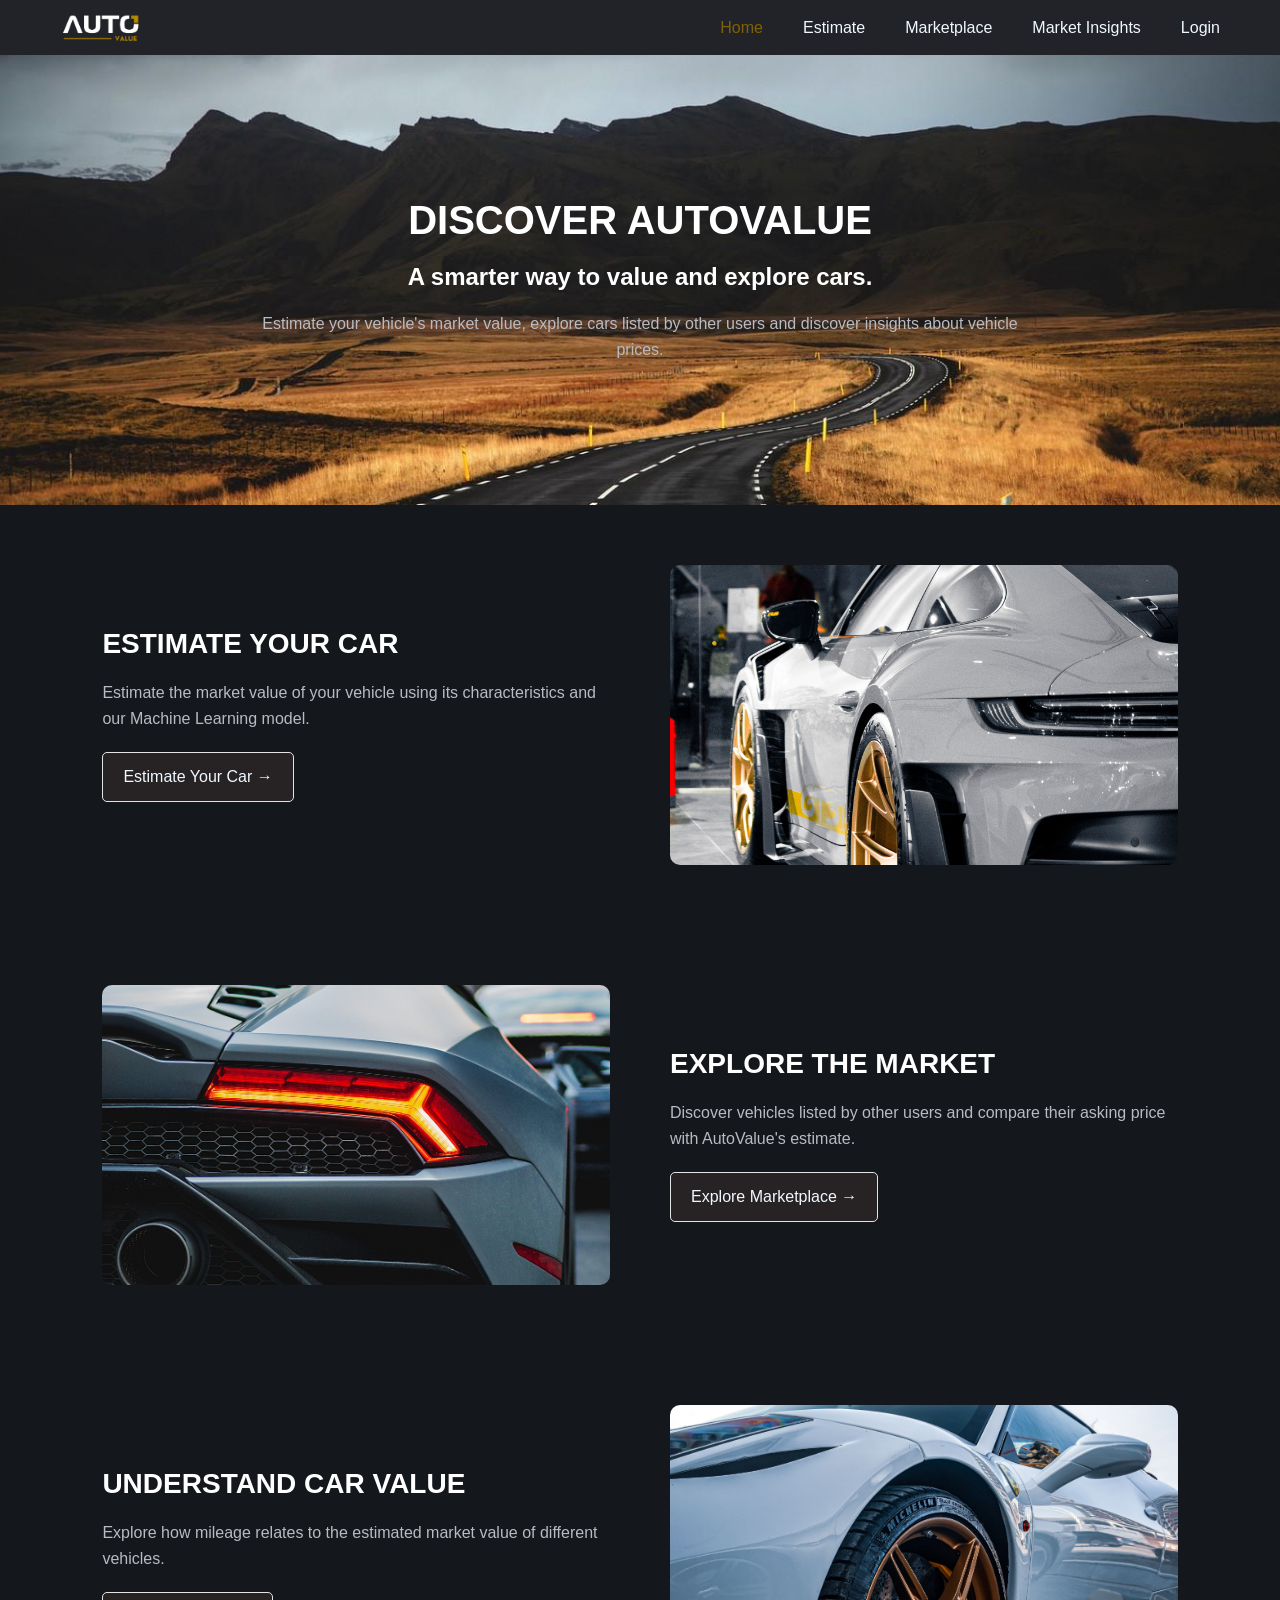
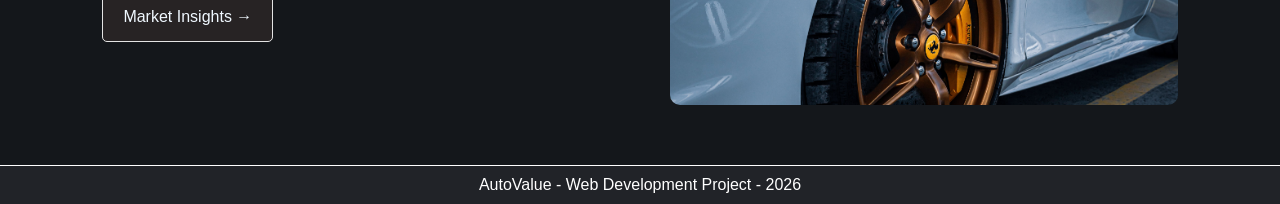
==== index.html @ 18715fe0 "Adicionar página inicial do AutoValue" ====
<!doctype html>
<html lang="en">
  <head>
    <meta charset="UTF-8" />
    <meta name="viewport" content="width=device-width, initial-scale=1.0" />
    <title>AutoValue | Car Price Prediction</title>
    <link rel="stylesheet" href="css/style.css" />
    <link rel="stylesheet" href="css/home.css" />
  </head>

  <body>
    <header>
      <nav>
        <a href="index.html" class="logo">
          <img src="images/logo.png" alt="AutoValue" />
        </a>

        <button
          class="menu-toggle"
          type="button"
          aria-label="Open menu"
          aria-expanded="false"
          aria-controls="navlinks"
        >
          ☰
        </button>

        <div class="navlinks" id="navlinks">
          <a href="index.html" class="active">Home</a>
          <a href="estimate.html">Estimate</a>
          <a href="marketplace.html">Marketplace</a>
          <a href="market-insights.html">Market Insights</a>
          <a href="login.html">Login</a>
        </div>
      </nav>
    </header>

    <main class="home-main">
      <section class="hero">
        <div class="hero-content">
          <h1>DISCOVER AUTOVALUE</h1>
          <h2>A smarter way to value and explore cars.</h2>
          <p>
            Estimate your vehicle's market value, explore cars listed by other
            users and discover insights about vehicle prices.
          </p>
        </div>
      </section>

      <section class="feature">
        <div class="feature-content">
          <h2>ESTIMATE YOUR CAR</h2>
          <p>
            Estimate the market value of your vehicle using its characteristics
            and our Machine Learning model.
          </p>
          <a href="estimate.html" class="cta">Estimate Your Car →</a>
        </div>

        <div class="feature-image">
          <img src="images/card-9.jpg" alt="Car valuation" />
        </div>
      </section>

      <section class="feature reverse">
        <div class="feature-content">
          <h2>EXPLORE THE MARKET</h2>
          <p>
            Discover vehicles listed by other users and compare their asking
            price with AutoValue's estimate.
          </p>
          <a href="marketplace.html" class="cta">Explore Marketplace →</a>
        </div>

        <div class="feature-image">
          <img src="images/card-8.jpg" alt="Used cars marketplace" />
        </div>
      </section>

      <section class="feature">
        <div class="feature-content">
          <h2>UNDERSTAND CAR VALUE</h2>
          <p>
            Explore how mileage relates to the estimated market value of
            different vehicles.
          </p>
          <a href="market-insights.html" class="cta">Market Insights →</a>
        </div>

        <div class="feature-image">
          <img src="images/card-7.jpg" alt="Vehicle market insights" />
        </div>
      </section>
    </main>

    <footer>
      <p>AutoValue - Web Development Project - 2026</p>
    </footer>
  </body>
</html>
---- css/style.css ----
/* GENERAL */

* {
  box-sizing: border-box;
}

body {
  min-height: 100vh;
  display: flex;
  flex-direction: column;
  background-color: #111318ed;
  font-family: Arial, sans-serif;
  margin: 0;
}

main {
  flex: 1;
}

/* NAVBAR */

nav {
  display: flex;
  justify-content: space-between;
  align-items: center;
  padding-left: 50px;
  padding-right: 50px;
}

.navlinks {
  display: flex;
  column-gap: 20px;
}

.navlinks .active {
  color: #7f6201;
}

nav a {
  text-decoration: none;
  color: aliceblue;
  padding: 10px;
  border-radius: 5px;
  transition: background-color 0.3s;
}

nav a:hover {
  background-color: #444444;
}

.logo img {
  height: 35px;
  width: auto;
  display: block;
}

/* BUTTONS */

.cta {
  text-decoration: none;
  color: aliceblue;
  padding: 15px 20px;
  border: 1px solid #e4e4e4;
  background-color: #4939365b;
  transition: background-color 0.3s;
  border-radius: 5px;
}

.cta:hover {
  background-color: #444444;
}

/* FOOTER */

footer {
  text-align: center;
  border-top: 1px solid white;
  padding: 10px;
  color: white;
}

footer p {
  margin: 0;
}

/* HAMBURGER MENU */

.menu-toggle {
  display: none;
  background: none;
  border: none;
  color: white;
  font-size: 28px;
  cursor: pointer;
}

/* RESPONSIVE NAVBAR */

@media (max-width: 768px) {
  nav {
    padding: 15px 20px;
    position: relative;
  }

  .menu-toggle {
    display: block;
  }

  .navlinks {
    display: none;
    position: absolute;
    top: 100%;
    left: 0;
    right: 0;

    flex-direction: column;
    gap: 10px;
    padding: 20px;

    background-color: #111318;
    z-index: 100;
  }

  .navlinks.open {
    display: flex;
  }
}
---- css/home.css ----
.home-main {
  background-color: #14171b;
  background-size: cover;
}

.hero {
  display: flex;
  justify-content: center;
  align-items: center;

  min-height: 450px;
  padding: 80px 20px;

  background-image: url("../images/hero-6.jpg");
  background-size: cover;
  background-position: center;
  background-repeat: no-repeat;
}

.hero-content {
  display: flex;
  flex-direction: column;
  align-items: center;
  text-align: center;
  gap: 20px;
  color: white;
  max-width: 800px;
}

.hero-content h1 {
  font-size: 40px;
  margin: 0;
}

.hero-content h2 {
  font-size: 24px;
  margin: 0;
}

.hero-content p {
  color: #b8bbc2;
  line-height: 1.6;
  margin: 0;
}

.feature {
  display: flex;
  align-items: center;
  gap: 60px;
  padding: 60px 8%;
}

.feature-content {
  flex: 1;
  display: flex;
  flex-direction: column;
  align-items: flex-start;
  gap: 20px;
  color: white;
}

.feature-content h2 {
  font-size: 28px;
  margin: 0;
}

.feature-content p {
  color: #b8bbc2;
  line-height: 1.6;
  margin: 0;
}

.feature-image {
  flex: 1;
  min-width: 0;
}

.feature-image img {
  display: block;
  width: 100%;
  height: 300px;
  object-fit: cover;
  border-radius: 10px;
}

.feature.reverse {
  flex-direction: row-reverse;
}

/* RESPONSIVE DESIGN */

@media (max-width: 768px) {
  .hero {
    padding: 60px 20px;
  }

  .hero-content h1 {
    font-size: 30px;
  }

  .hero-content h2 {
    font-size: 20px;
  }

  .feature,
  .feature.reverse {
    flex-direction: column;
    gap: 30px;
    padding: 40px 6%;
  }

  .feature-content {
    align-items: center;
    text-align: center;
  }

  .feature-content h2 {
    font-size: 24px;
  }

  .feature-image {
    width: 100%;
  }

  .feature-image img {
    height: 220px;
  }
}
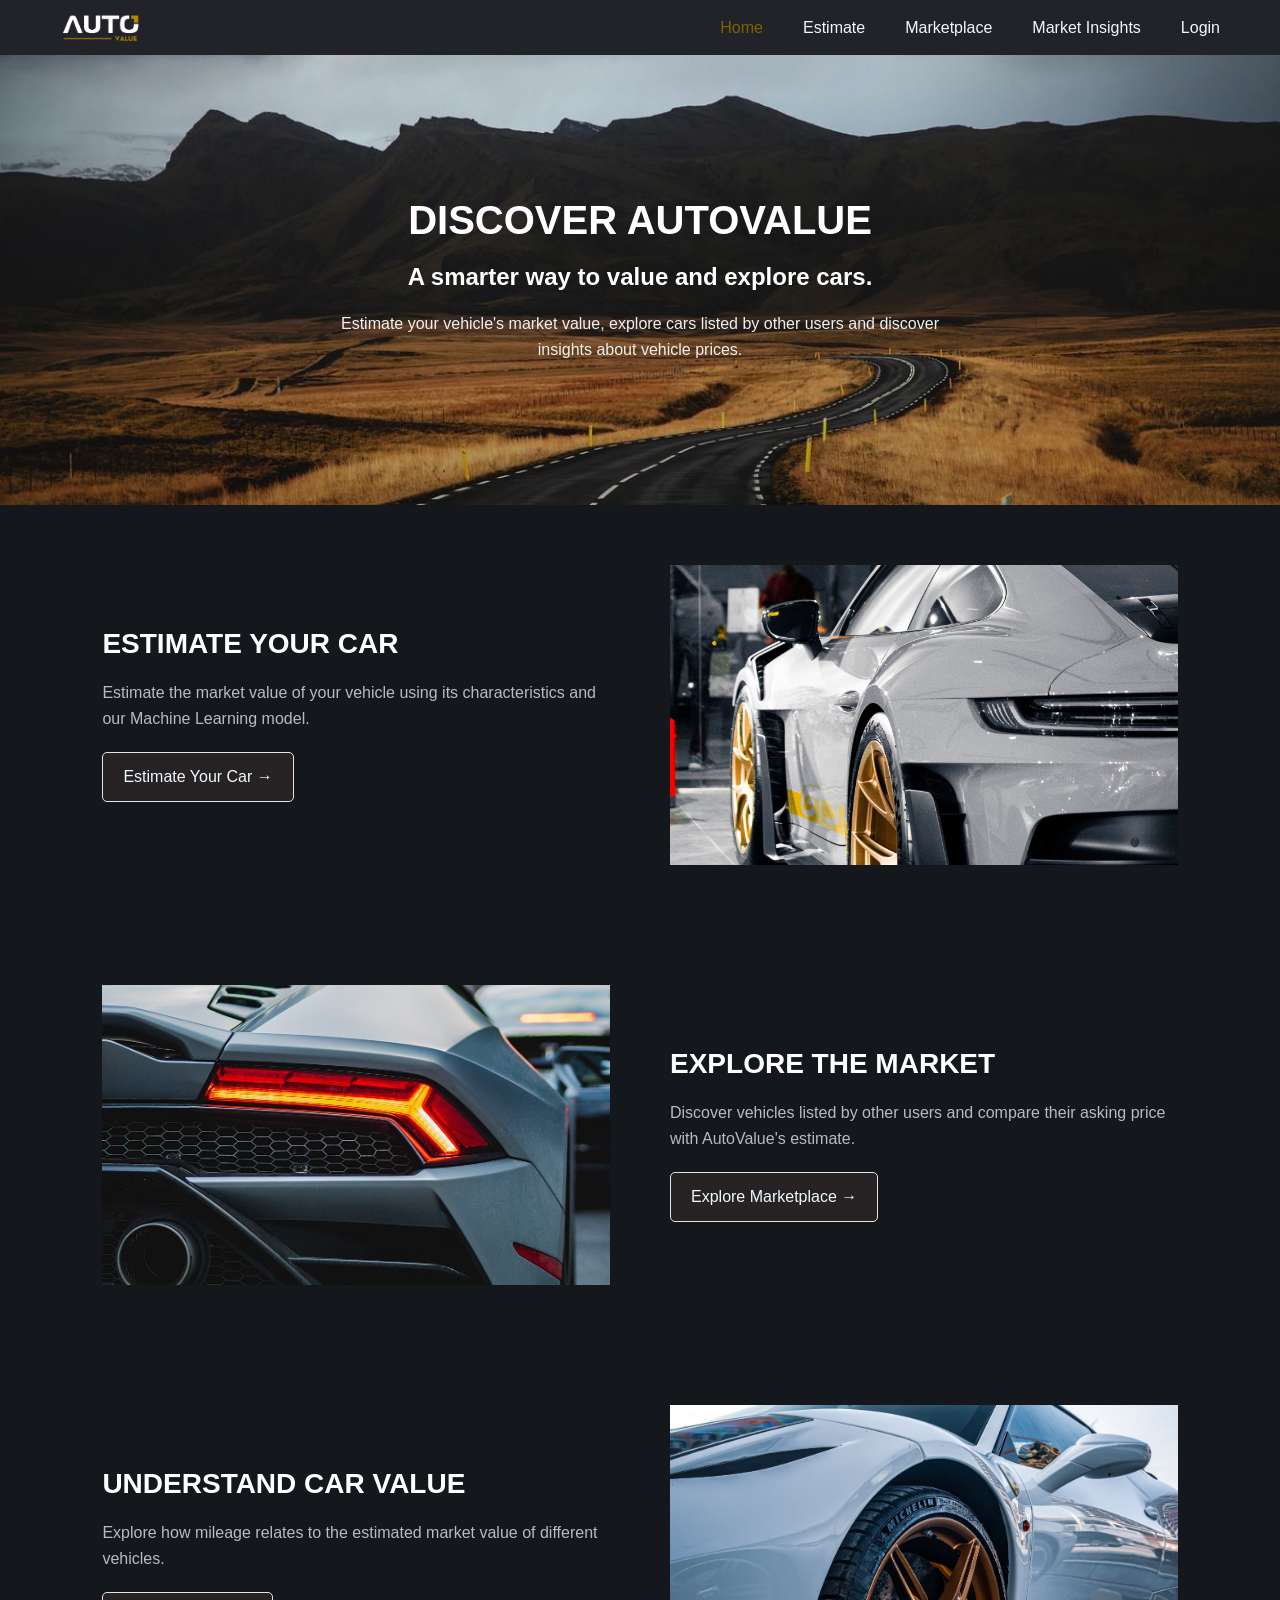
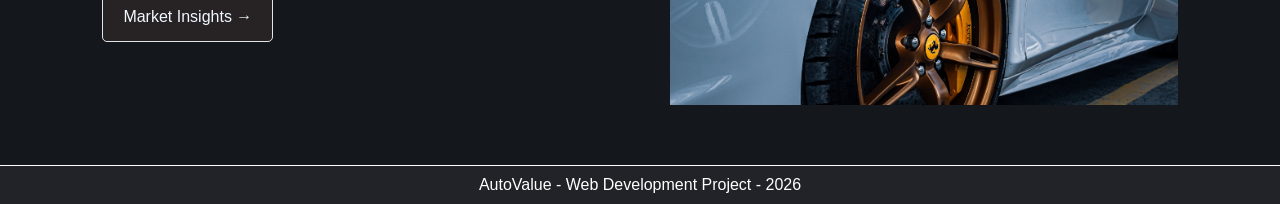
==== commit bd3ab13f: "Navbar funcional em mobile" ====
--- a/index.html
+++ b/index.html
@@ -96,5 +96,6 @@
     <footer>
       <p>AutoValue - Web Development Project - 2026</p>
     </footer>
+    <script src="javascript/navbar.js"></script>
   </body>
 </html>
--- a/css/home.css
+++ b/css/home.css
@@ -11,7 +11,9 @@
   min-height: 450px;
   padding: 80px 20px;
 
-  background-image: url("../images/hero-6.jpg");
+  background-image:
+    linear-gradient(rgba(0, 0, 0, 0), rgba(0, 0, 0, 0.35)),
+    url("../images/hero-6.jpg");
   background-size: cover;
   background-position: center;
   background-repeat: no-repeat;
@@ -38,7 +40,8 @@
 }
 
 .hero-content p {
-  color: #b8bbc2;
+  max-width: 600px;
+  color: #f0f0f0;
   line-height: 1.6;
   margin: 0;
 }
@@ -80,7 +83,6 @@
   width: 100%;
   height: 300px;
   object-fit: cover;
-  border-radius: 10px;
 }
 
 .feature.reverse {
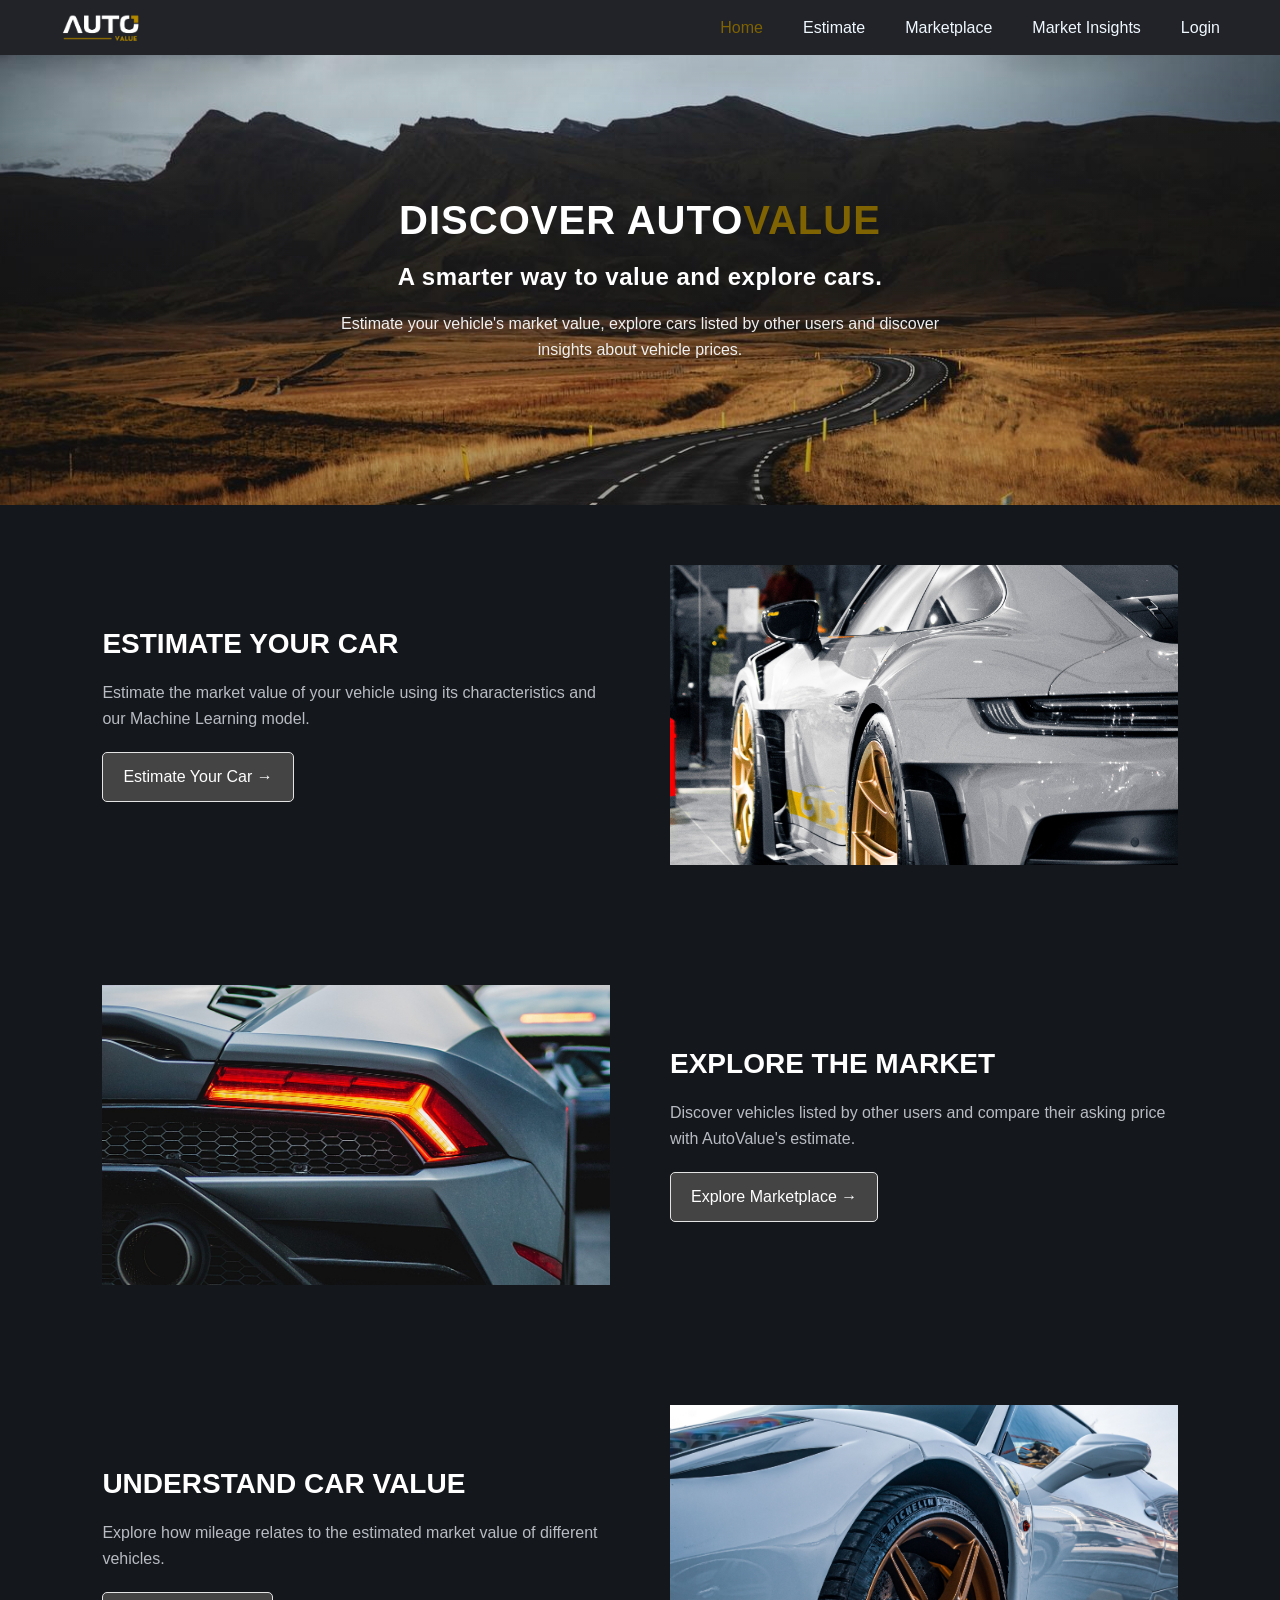
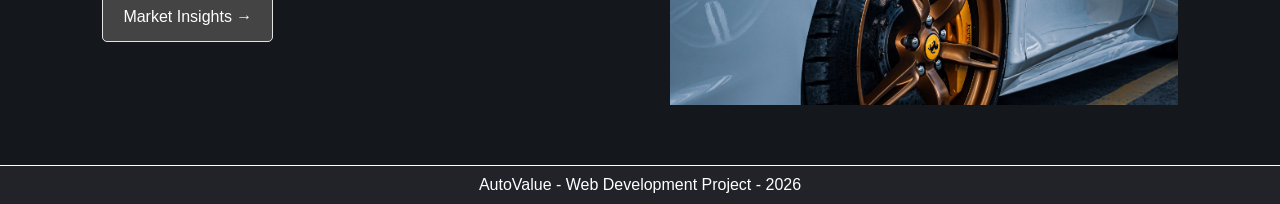
==== commit 157b28c6: "Mais algumas pequenas formatações de css nalgumas páginas" ====
--- a/index.html
+++ b/index.html
@@ -38,7 +38,7 @@
     <main class="home-main">
       <section class="hero">
         <div class="hero-content">
-          <h1>DISCOVER AUTOVALUE</h1>
+          <h1>DISCOVER AUTO<span class="gold-text">VALUE</span></h1>
           <h2>A smarter way to value and explore cars.</h2>
           <p>
             Estimate your vehicle's market value, explore cars listed by other
--- a/css/style.css
+++ b/css/style.css
@@ -15,6 +15,8 @@
 
 main {
   flex: 1;
+  display: flex;
+  flex-direction: column;
 }
 
 /* NAVBAR */
@@ -36,6 +38,10 @@
   color: #7f6201;
 }
 
+.navlinks a.active:hover {
+  color: #ffffff;
+}
+
 nav a {
   text-decoration: none;
   color: aliceblue;
@@ -45,7 +51,11 @@
 }
 
 nav a:hover {
-  background-color: #444444;
+  background-color: #818080;
+}
+
+nav .logo:hover {
+  background-color: transparent;
 }
 
 .logo img {
@@ -58,16 +68,16 @@
 
 .cta {
   text-decoration: none;
-  color: aliceblue;
+  color: #fffefe;
   padding: 15px 20px;
   border: 1px solid #e4e4e4;
-  background-color: #4939365b;
-  transition: background-color 0.3s;
+  background-color: #444444;
   border-radius: 5px;
 }
 
 .cta:hover {
-  background-color: #444444;
+  background-color: #c9c9c9;
+  color: #765a2f;
 }
 
 /* FOOTER */
@@ -76,6 +86,7 @@
   text-align: center;
   border-top: 1px solid white;
   padding: 10px;
+
   color: white;
 }
 
@@ -98,12 +109,19 @@
 
 @media (max-width: 768px) {
   nav {
-    padding: 15px 20px;
+    height: 55px;
+    padding: 0 20px;
     position: relative;
   }
 
   .menu-toggle {
     display: block;
+    font-size: 24px;
+    padding: 0;
+  }
+
+  .logo img {
+    height: 30px;
   }
 
   .navlinks {
@@ -114,14 +132,21 @@
     right: 0;
 
     flex-direction: column;
+    align-items: flex-start;
     gap: 10px;
     padding: 20px;
 
-    background-color: #111318;
+    background-color: #1e2022;
     z-index: 100;
   }
 
   .navlinks.open {
     display: flex;
   }
+
+  .navlinks a {
+    width: fit-content;
+    min-width: 20%;
+    white-space: nowrap;
+  }
 }
--- a/css/home.css
+++ b/css/home.css
@@ -32,11 +32,17 @@
 .hero-content h1 {
   font-size: 40px;
   margin: 0;
+  letter-spacing: 1px;
+}
+
+.gold-text {
+  color: #7f6201;
 }
 
 .hero-content h2 {
   font-size: 24px;
   margin: 0;
+  letter-spacing: 0.5px;
 }
 
 .hero-content p {
